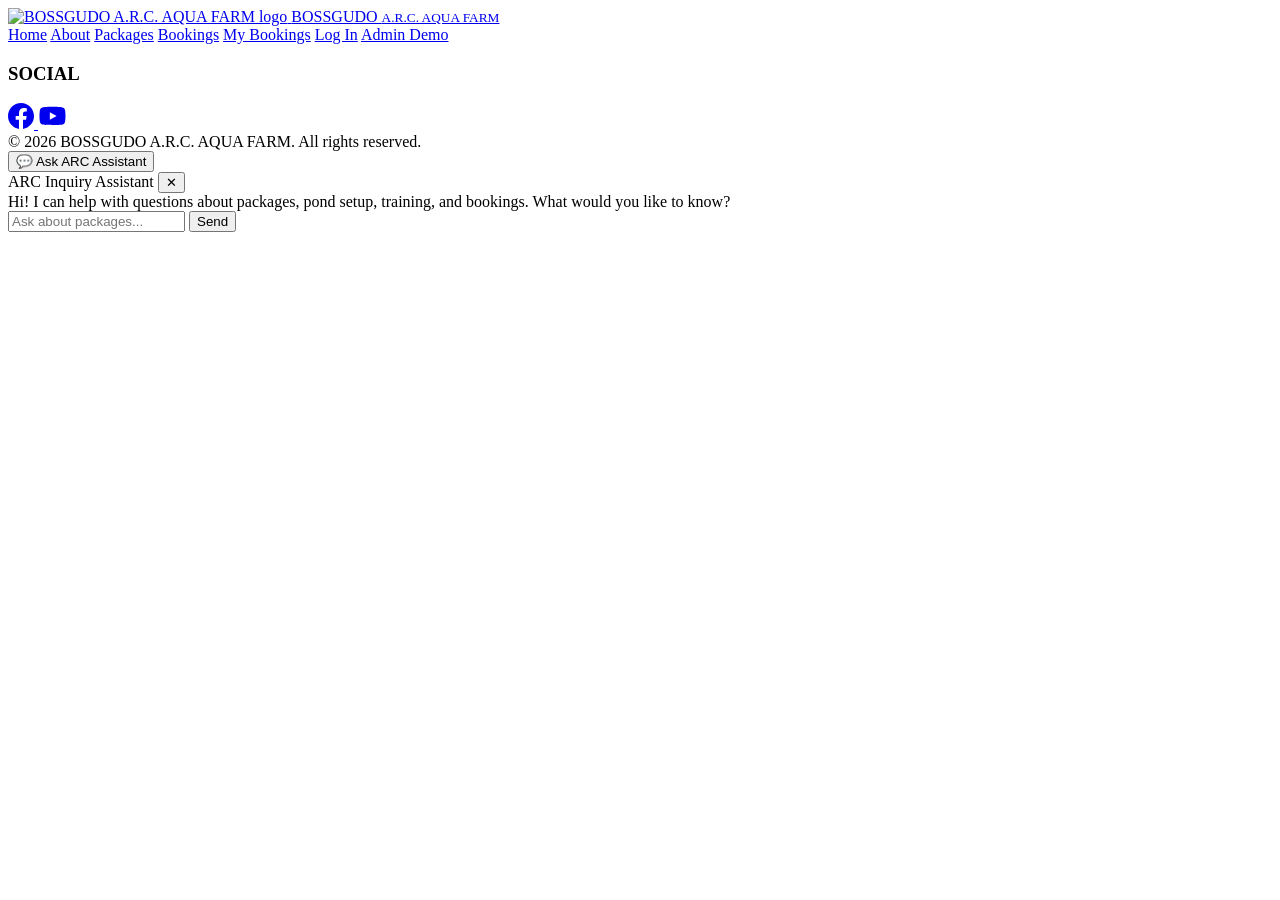
==== index.html @ 5e6c92fe "Add files via upload initial commit" ====
<!doctype html>
<html lang="en">
<head>
  <meta charset="UTF-8" />
  <meta name="viewport" content="width=device-width, initial-scale=1.0" />

  <meta
    name="description"
    content="Explore crayfish farming packages, pond services, and farm visits at BOSSGUDO A.R.C. AQUA FARM."
  />

  <title>Home | BOSSGUDO A.R.C. AQUA FARM</title>

  <link rel="stylesheet" href="style.css" />
  <script src="script.js" defer></script>
</head>

<body data-page="home">

  <header class="topbar">
    <a href="index.html" class="brand">
      <img
        src="pictures/boss-gudo-logo.png"
        alt="BOSSGUDO A.R.C. AQUA FARM logo"
        class="brand-logo"
      />

      <span class="brand-name">
        BOSSGUDO
        <small>A.R.C. AQUA FARM</small>
      </span>
    </a>

    <nav class="nav" id="mainNav" aria-label="Main navigation">
      <a href="index.html" data-page="home" class="active">Home</a>
      <a href="about.html" data-page="about">About</a>
      <a href="packages.html" data-page="packages">Packages</a>
      <a href="booking.html" data-page="booking">Bookings</a>
      <a href="mybookings.html" data-page="mybookings">My Bookings</a>
      <a href="login.html" data-page="login">Log In</a>
      <a href="admin.html" data-page="admin">Admin Demo</a>
    </nav>
  </header>

  <!-- script.js renders the existing homepage here -->
  <main id="app"></main>

  <div id="modalHost"></div>

  <div
    class="toast"
    id="toast"
    role="status"
    aria-live="polite"
  ></div>


<footer class="footer">

<div class="footer-social">
  <h3>SOCIAL</h3>

  <div class="social-links">
    <!-- Facebook -->
    <a
      href="https://www.facebook.com/profile.php?id=61575088857931"
      target="_blank"
      rel="noopener noreferrer"
      aria-label="Visit our Facebook page"
      title="Facebook"
    >
      <svg
        xmlns="http://www.w3.org/2000/svg"
        width="26"
        height="26"
        viewBox="0 0 24 24"
        fill="currentColor"
        aria-hidden="true"
      >
        <path
          d="M24 12.073C24 5.405 18.627 0 12 0S0 5.405 0 12.073c0 6.019 4.388 11.015 10.125 11.927v-8.437H7.078v-3.49h3.047V9.41c0-3.025 1.792-4.697 4.533-4.697 1.312 0 2.686.236 2.686.236v2.97h-1.514c-1.491 0-1.956.93-1.956 1.885v2.269h3.328l-.532 3.49h-2.796V24C19.612 23.088 24 18.092 24 12.073Z"
        />
      </svg>
    </a>

    <!-- YouTube -->
    <a
      href="https://www.youtube.com/"
      target="_blank"
      rel="noopener noreferrer"
      aria-label="Visit our YouTube channel"
      title="YouTube"
    >
      <svg
        xmlns="http://www.w3.org/2000/svg"
        width="29"
        height="26"
        viewBox="0 0 24 24"
        fill="currentColor"
        aria-hidden="true"
      >
        <path
          d="M23.498 6.186a3.016 3.016 0 0 0-2.122-2.136C19.505 3.52 12 3.52 12 3.52s-7.505 0-9.376.53A3.016 3.016 0 0 0 .502 6.186C0 8.063 0 12 0 12s0 3.937.502 5.814a3.016 3.016 0 0 0 2.122 2.136C4.495 20.48 12 20.48 12 20.48s7.505 0 9.376-.53a3.016 3.016 0 0 0 2.122-2.136C24 15.937 24 12 24 12s0-3.937-.502-5.814ZM9.545 15.568V8.432L15.818 12l-6.273 3.568Z"
        />
      </svg>
    </a>
  </div>
</div>


  <aside class="footer-bottom">
    &copy; <span id="footerYear"></span>
    BOSSGUDO A.R.C. AQUA FARM. All rights reserved.
  </aside>
</footer>


  <button
    class="chat-launch"
    id="chatLaunch"
    type="button"
  >
    💬 Ask ARC Assistant
  </button>

  <div class="chat-box" id="chatBox">
    <div class="chat-head">
      ARC Inquiry Assistant

      <button
        class="small"
        id="chatClose"
        type="button"
        aria-label="Close assistant"
      >
        ✕
      </button>
    </div>

    <div class="chat-body" id="chatBody">
      <div class="bubble">
        Hi! I can help with questions about packages, pond setup,
        training, and bookings. What would you like to know?
      </div>
    </div>

    <form class="chat-input" id="chatForm">
      <input
        id="chatText"
        placeholder="Ask about packages..."
        aria-label="Ask a question"
        required
      />
      <button class="primary" type="submit">Send</button>
    </form>
  </div>

  <script>
    document.getElementById("footerYear").textContent =
      new Date().getFullYear();
  </script>

</body>
</html>
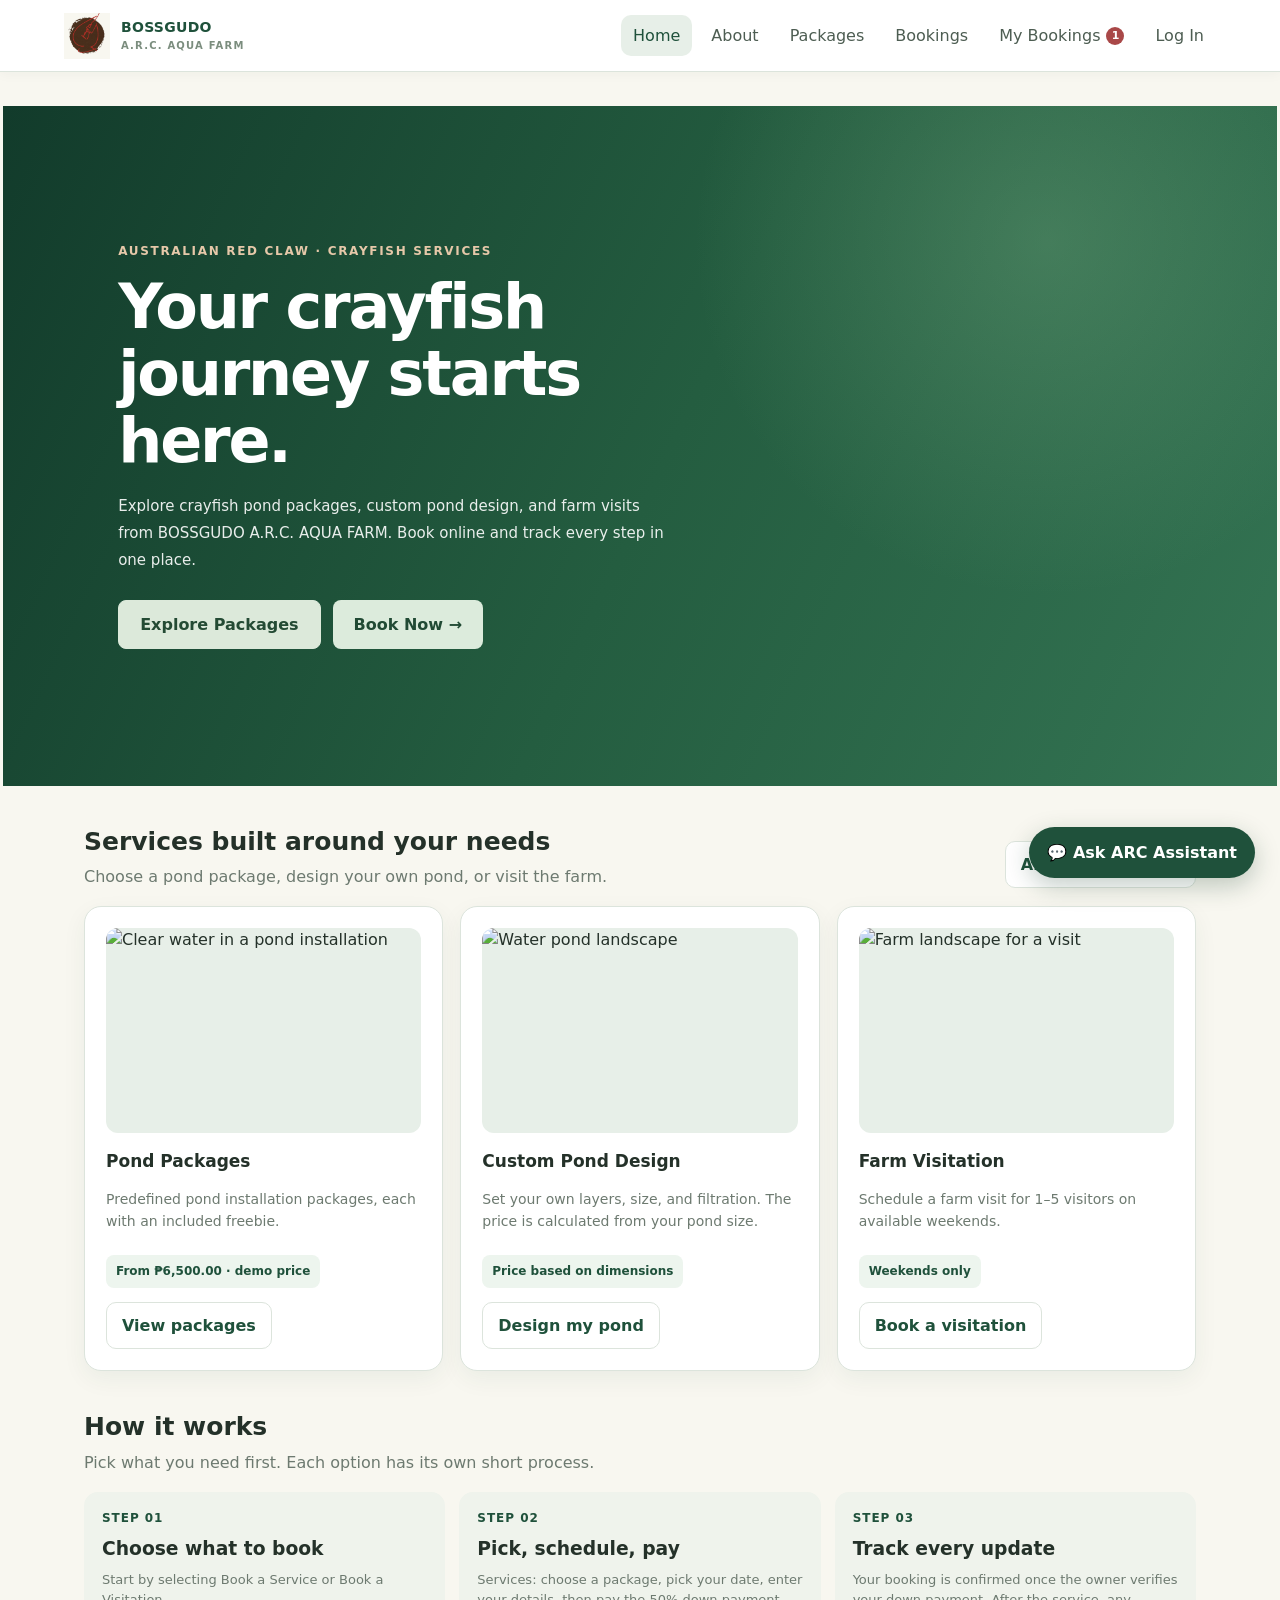
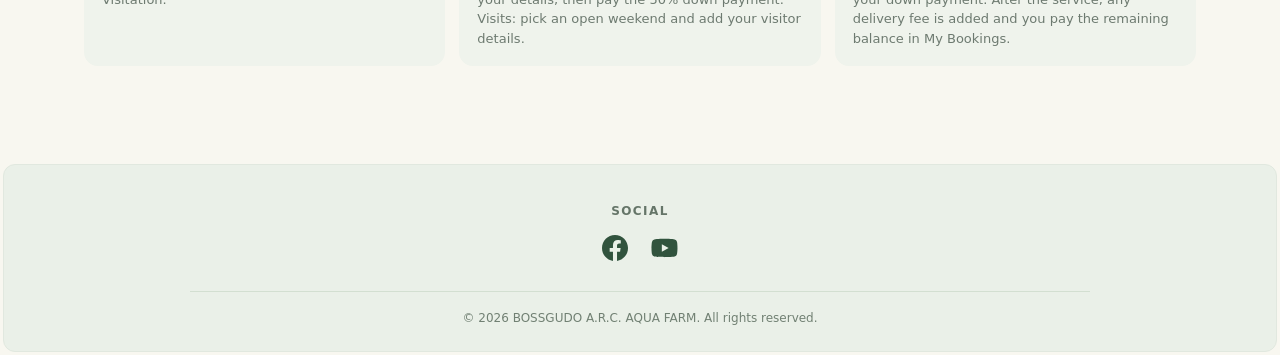
==== commit 9c4a6817: "Improve UI/UX and fix spacing" ====
--- a/index.html
+++ b/index.html
@@ -38,7 +38,6 @@
       <a href="booking.html" data-page="booking">Bookings</a>
       <a href="mybookings.html" data-page="mybookings">My Bookings</a>
       <a href="login.html" data-page="login">Log In</a>
-      <a href="admin.html" data-page="admin">Admin Demo</a>
     </nav>
   </header>
 
--- a/style.css
+++ b/style.css
@@ -0,0 +1,1989 @@
+:root {
+  --green: #1f513b;
+  --green2: #2f7050;
+  --sage: #e7efe8;
+  --cream: #f8f7f0;
+  --ink: #243129;
+  --muted: #6d7a70;
+  --line: #dce4dc;
+  --red: #a94848;
+  --gold: #c78b2d;
+  --white: #fff;
+}
+* {
+  box-sizing: border-box;
+}
+body {
+  margin: 0;
+  background: var(--cream);
+  font-family:
+    Inter,
+    ui-sans-serif,
+    system-ui,
+    -apple-system,
+    BlinkMacSystemFont,
+    "Segoe UI",
+    sans-serif;
+  color: var(--ink);
+}
+button,
+input,
+select,
+textarea {
+  font: inherit;
+}
+button {
+  cursor: pointer;
+  border: 0;
+  border-radius: 10px;
+  padding: 11px 15px;
+  font-weight: 650;
+  transition: 0.15s;
+}
+button:hover {
+  transform: translateY(-1px);
+  filter: brightness(0.97);
+}
+.primary {
+  background: var(--green);
+  color: #fff;
+}
+.secondary {
+  background: #fff;
+  color: var(--green);
+  border: 1px solid var(--line);
+}
+.danger {
+  background: #fff0f0;
+  color: #9c3535;
+  border: 1px solid #f1d1d1;
+}
+.small {
+  padding: 7px 10px;
+  font-size: 12px;
+  border-radius: 8px;
+}
+.topbar {
+  height: 72px;
+  background: #fff;
+  border-bottom: 1px solid var(--line);
+  display: flex;
+  align-items: center;
+  justify-content: space-between;
+  padding: 0 max(5vw, 24px);
+  position: sticky;
+  top: 0;
+  z-index: 5;
+}
+.brand {
+  display: flex;
+  align-items: center;
+  gap: 11px;
+  font-weight: 850;
+  letter-spacing: 0.03em;
+  color: var(--green);
+  font-size: 14px;
+}
+.logo {
+  width: 38px;
+  height: 38px;
+  border-radius: 12px;
+  background: var(--green);
+  color: white;
+  display: grid;
+  place-items: center;
+  font-size: 20px;
+}
+.nav {
+  display: flex;
+  align-items: center;
+  gap: 7px;
+  flex-wrap: wrap;
+}
+.nav a {
+  display: inline-flex;
+  align-items: center;
+  background: transparent;
+  color: #4d5d52;
+  padding: 9px 12px;
+  text-decoration: none;
+  border-radius: 10px;
+}
+.nav a.active {
+  background: var(--sage);
+  color: var(--green);
+}
+main {
+  max-width: 1160px;
+  margin: 0 auto;
+  padding: 34px 24px 70px;
+}
+.hero {
+  background: linear-gradient(115deg, #173f2e, #347453);
+  color: #fff;
+  border-radius: 24px;
+  padding: 55px 48px;
+  display: grid;
+  grid-template-columns: 1.25fr 0.75fr;
+  gap: 28px;
+  align-items: center;
+  overflow: hidden;
+  position: relative;
+}
+.eyebrow {
+  font-size: 12px;
+  text-transform: uppercase;
+  letter-spacing: 0.16em;
+  font-weight: 800;
+  color: #c9e1cf;
+}
+.hero h1 {
+  font-size: clamp(30px, 4vw, 48px);
+  line-height: 1.08;
+  margin: 13px 0 17px;
+  max-width: 600px;
+}
+.hero p {
+  line-height: 1.7;
+  color: #e3eee5;
+  max-width: 560px;
+}
+.hero-actions {
+  display: flex;
+  gap: 10px;
+  flex-wrap: wrap;
+  margin-top: 25px;
+}
+.hero .secondary {
+  background: #ffffff;
+  color: var(--green);
+}
+.pond-art {
+  min-height: 220px;
+  display: grid;
+  place-items: center;
+  position: relative;
+}
+.pond-circle {
+  width: 220px;
+  height: 220px;
+  border-radius: 50%;
+  background: radial-gradient(
+    circle at 35% 30%,
+    #a4c6a7,
+    #5b916b 45%,
+    #174b37 75%
+  );
+  border: 12px solid #e2ebdc;
+  box-shadow: 0 18px 40px #09271966;
+  display: grid;
+  place-items: center;
+  font-size: 90px;
+}
+.float-tag {
+  position: absolute;
+  background: #fff;
+  color: var(--green);
+  padding: 11px 14px;
+  border-radius: 12px;
+  box-shadow: 0 8px 24px #09271930;
+  font-weight: 750;
+  font-size: 12px;
+}
+.tag1 {
+  top: 20px;
+  right: 0;
+}
+.tag2 {
+  bottom: 16px;
+  left: 0;
+}
+.section-head {
+  display: flex;
+  justify-content: space-between;
+  align-items: end;
+  gap: 16px;
+  margin: 38px 0 18px;
+}
+.section-head h2 {
+  margin: 0;
+  font-size: 25px;
+}
+.section-head p {
+  margin: 5px 0 0;
+  color: var(--muted);
+}
+.grid3 {
+  display: grid;
+  grid-template-columns: repeat(3, 1fr);
+  gap: 17px;
+}
+.card {
+  background: #fff;
+  border: 1px solid var(--line);
+  border-radius: 17px;
+  padding: 21px;
+  box-shadow: 0 4px 16px #173f2e08;
+}
+.service-photo {
+  width: 100%;
+  height: 205px;
+  object-fit: cover;
+  object-position: center;
+  border-radius: 12px;
+  display: block;
+  margin: 0 0 16px;
+  background: #e7efe8;
+}
+.service-icon {
+  width: 45px;
+  height: 45px;
+  background: var(--sage);
+  border-radius: 13px;
+  display: grid;
+  place-items: center;
+  font-size: 23px;
+  margin-bottom: 14px;
+}
+.card h3 {
+  margin: 0 0 8px;
+  font-size: 17px;
+}
+.card p {
+  color: var(--muted);
+  font-size: 14px;
+  line-height: 1.6;
+}
+.price-note {
+  font-size: 12px;
+  font-weight: 750;
+  color: var(--green);
+  background: #edf5ee;
+  padding: 8px 10px;
+  border-radius: 8px;
+  display: inline-block;
+  margin: 8px 0 14px;
+}
+.steps {
+  display: grid;
+  grid-template-columns: repeat(3, 1fr);
+  gap: 14px;
+}
+.step-card {
+  padding: 18px;
+  background: #eff3ec;
+  border-radius: 14px;
+}
+.step-num {
+  font-weight: 850;
+  color: var(--green);
+  font-size: 12px;
+  letter-spacing: 0.08em;
+}
+.step-card h3 {
+  margin: 8px 0;
+}
+.step-card p {
+  font-size: 13px;
+  color: var(--muted);
+  margin: 0;
+  line-height: 1.5;
+}
+.footer {
+  padding: 26px;
+  text-align: center;
+  color: var(--muted);
+  border-top: 1px solid var(--line);
+  font-size: 13px;
+}
+.page-title {
+  margin: 4px 0 8px;
+  font-size: 31px;
+}
+.muted {
+  color: var(--muted);
+}
+.breadcrumbs {
+  font-size: 12px;
+  color: var(--muted);
+  margin-bottom: 15px;
+}
+.panel {
+  background: #fff;
+  border: 1px solid var(--line);
+  border-radius: 18px;
+  padding: 23px;
+  margin-top: 18px;
+}
+.wizard-steps {
+  display: grid;
+  grid-template-columns: repeat(4, 1fr);
+  gap: 8px;
+  margin: 24px 0;
+}
+.wizard-step {
+  padding: 13px 10px;
+  border-radius: 11px;
+  background: #edf0eb;
+  color: #718074;
+  font-size: 13px;
+  font-weight: 750;
+  text-align: center;
+}
+.wizard-step.active {
+  background: var(--green);
+  color: #fff;
+}
+.wizard-step.done {
+  background: #dcebdd;
+  color: var(--green);
+}
+.package-grid {
+  display: grid;
+  grid-template-columns: repeat(3, 1fr);
+  gap: 13px;
+}
+.package-photo {
+  width: 100%;
+  height: 245px;
+  object-fit: cover;
+  object-position: center;
+  border-radius: 12px;
+  display: block;
+  margin-bottom: 13px;
+  background: #e7efe8;
+}
+.catalog-photo {
+  width: 100%;
+  max-width: 360px;
+  height: 230px;
+  object-fit: cover;
+  object-position: center;
+  border-radius: 12px;
+  display: block;
+  background: #e7efe8;
+}
+.package {
+  border: 1.5px solid var(--line);
+  border-radius: 14px;
+  padding: 17px;
+  cursor: pointer;
+  background: #fff;
+}
+.package.selected {
+  border-color: var(--green);
+  background: #f1f7f1;
+  box-shadow: 0 0 0 2px #2f70501a;
+}
+.package h3 {
+  font-size: 15px;
+}
+.package .check {
+  float: right;
+  color: var(--green);
+  font-weight: 900;
+}
+.field-grid {
+  display: grid;
+  grid-template-columns: repeat(2, 1fr);
+  gap: 15px;
+}
+.field {
+  display: flex;
+  flex-direction: column;
+  gap: 7px;
+  margin: 11px 0;
+}
+.field label {
+  font-size: 13px;
+  font-weight: 750;
+}
+.field input,
+.field select,
+.field textarea {
+  width: 100%;
+  padding: 12px;
+  border: 1px solid #cfd9d0;
+  border-radius: 9px;
+  background: #fff;
+  color: var(--ink);
+}
+.field textarea {
+  min-height: 80px;
+  resize: vertical;
+}
+.field input:focus,
+.field select:focus,
+.field textarea:focus {
+  outline: 2px solid #b7d4bd;
+  border-color: var(--green);
+}
+.wizard-actions {
+  display: flex;
+  justify-content: space-between;
+  gap: 10px;
+  margin-top: 24px;
+}
+.notice {
+  background: #f0f5ed;
+  border: 1px solid #dce8d9;
+  border-radius: 12px;
+  padding: 13px 15px;
+  color: #385a41;
+  font-size: 13px;
+  line-height: 1.55;
+}
+.calendar-wrap {
+  display: grid;
+  grid-template-columns: 1fr 250px;
+  gap: 22px;
+}
+.calendar {
+  border: 1px solid var(--line);
+  border-radius: 14px;
+  padding: 16px;
+}
+.cal-head {
+  display: flex;
+  justify-content: space-between;
+  align-items: center;
+  margin-bottom: 15px;
+}
+.cal-head button {
+  background: #f0f4ef;
+  color: var(--green);
+  padding: 7px 11px;
+}
+.cal-grid {
+  display: grid;
+  grid-template-columns: repeat(7, 1fr);
+  gap: 5px;
+}
+.cal-dayname {
+  text-align: center;
+  color: var(--muted);
+  font-size: 11px;
+  padding: 8px 0;
+  font-weight: 800;
+}
+.day {
+  min-height: 44px;
+  border-radius: 9px;
+  background: #f2f3ef;
+  color: #a4aaa3;
+  display: grid;
+  place-items: center;
+  font-size: 13px;
+  border: 1px solid transparent;
+}
+.day.available {
+  background: #e5f3e6;
+  color: #235a35;
+  cursor: pointer;
+}
+.day.available:hover {
+  border-color: #4e8a5b;
+}
+.day.unavailable {
+  background: #fae7e7;
+  color: #a43b3b;
+  text-decoration: line-through;
+}
+.day.selected {
+  background: var(--green);
+  color: #fff;
+  border-color: var(--green);
+  font-weight: 800;
+}
+.legend {
+  display: flex;
+  gap: 12px;
+  flex-wrap: wrap;
+  font-size: 11px;
+  color: var(--muted);
+  margin-top: 12px;
+}
+.dot {
+  display: inline-block;
+  width: 8px;
+  height: 8px;
+  border-radius: 50%;
+  margin-right: 5px;
+}
+.summary-line {
+  display: flex;
+  justify-content: space-between;
+  gap: 14px;
+  padding: 11px 0;
+  border-bottom: 1px solid #edf0eb;
+  font-size: 14px;
+}
+.summary-line:last-child {
+  border: 0;
+}
+.status {
+  display: inline-block;
+  border-radius: 999px;
+  padding: 6px 10px;
+  font-size: 11px;
+  font-weight: 850;
+  background: #fff0d8;
+  color: #936019;
+}
+.status.green {
+  background: #e2f3e4;
+  color: #24643b;
+}
+.status.red {
+  background: #fde5e5;
+  color: #a33d3d;
+}
+.status.gray {
+  background: #edf0eb;
+  color: #667367;
+}
+.layout {
+  display: grid;
+  grid-template-columns: 220px 1fr;
+  gap: 20px;
+}
+.sidebar {
+  background: #fff;
+  border: 1px solid var(--line);
+  border-radius: 16px;
+  padding: 14px;
+  height: max-content;
+}
+.sidebar button {
+  width: 100%;
+  text-align: left;
+  background: transparent;
+  color: #526155;
+  margin: 3px 0;
+}
+.sidebar button.active {
+  background: var(--sage);
+  color: var(--green);
+}
+.stat-grid {
+  display: grid;
+  grid-template-columns: repeat(3, 1fr);
+  gap: 12px;
+}
+.stat {
+  padding: 18px;
+  border: 1px solid var(--line);
+  border-radius: 14px;
+  background: #fff;
+}
+.stat .label {
+  font-size: 12px;
+  color: var(--muted);
+}
+.stat .value {
+  font-size: 28px;
+  font-weight: 850;
+  margin-top: 8px;
+  color: var(--green);
+}
+table {
+  border-collapse: collapse;
+  width: 100%;
+  font-size: 13px;
+}
+th,
+td {
+  text-align: left;
+  padding: 13px 11px;
+  border-bottom: 1px solid #edf0eb;
+}
+th {
+  color: var(--muted);
+  font-size: 11px;
+  text-transform: uppercase;
+  letter-spacing: 0.05em;
+  background: #f8faf7;
+}
+td .actions {
+  display: flex;
+  gap: 5px;
+  flex-wrap: wrap;
+}
+.table-wrap {
+  overflow: auto;
+  border: 1px solid var(--line);
+  border-radius: 12px;
+  margin-top: 16px;
+}
+.chat-launch {
+  position: fixed;
+  right: 25px;
+  bottom: 22px;
+  z-index: 10;
+  border-radius: 999px;
+  box-shadow: 0 8px 24px #123a2840;
+  padding: 14px 18px;
+  background: var(--green);
+  color: #fff;
+}
+.chat-box {
+  position: fixed;
+  right: 25px;
+  bottom: 86px;
+  width: min(350px, calc(100vw - 30px));
+  background: #fff;
+  border: 1px solid var(--line);
+  border-radius: 18px;
+  box-shadow: 0 15px 50px #183b2830;
+  z-index: 11;
+  overflow: hidden;
+  display: none;
+}
+.chat-head {
+  background: var(--green);
+  color: #fff;
+  padding: 15px;
+  font-weight: 800;
+  display: flex;
+  justify-content: space-between;
+}
+.chat-body {
+  padding: 14px;
+  height: 270px;
+  overflow: auto;
+  background: #f8faf7;
+}
+.bubble {
+  padding: 10px 12px;
+  border-radius: 12px;
+  margin: 7px 0;
+  max-width: 88%;
+  font-size: 13px;
+  line-height: 1.5;
+  background: #e8f0e8;
+}
+.bubble.user {
+  margin-left: auto;
+  background: #1f513b;
+  color: #fff;
+}
+.chat-input {
+  display: flex;
+  padding: 10px;
+  gap: 7px;
+  border-top: 1px solid var(--line);
+}
+.chat-input input {
+  min-width: 0;
+  flex: 1;
+  padding: 10px;
+  border: 1px solid var(--line);
+  border-radius: 8px;
+}
+.chat-input button {
+  padding: 9px 12px;
+}
+.auth-card {
+  max-width: 480px;
+  margin: 15px auto;
+}
+.auth-card .field {
+  margin: 15px 0;
+}
+.auth-card .primary {
+  width: 100%;
+  margin-top: 8px;
+}
+.empty {
+  text-align: center;
+  padding: 36px 18px;
+  color: var(--muted);
+}
+.pill-row {
+  display: flex;
+  gap: 8px;
+  flex-wrap: wrap;
+}
+.pill {
+  border: 1px solid var(--line);
+  border-radius: 999px;
+  padding: 7px 11px;
+  font-size: 12px;
+  background: #fff;
+}
+.hidden {
+  display: none !important;
+}
+.success {
+  text-align: center;
+  padding: 28px;
+}
+.success .bigcheck {
+  font-size: 48px;
+  color: var(--green);
+}
+.admin-header {
+  display: flex;
+  justify-content: space-between;
+  align-items: center;
+  gap: 12px;
+  flex-wrap: wrap;
+}
+.callout {
+  background: #fff8e9;
+  border: 1px solid #f0dfb9;
+  color: #795c22;
+  padding: 13px;
+  border-radius: 11px;
+  font-size: 13px;
+  line-height: 1.5;
+}
+@media (max-width: 800px) {
+  .topbar {
+    height: auto;
+    min-height: 70px;
+    align-items: flex-start;
+    padding: 15px 18px;
+    gap: 10px;
+    flex-direction: column;
+  }
+  .nav {
+    width: 100%;
+  }
+  .nav a {
+    padding: 8px;
+  }
+  .hero {
+    grid-template-columns: 1fr;
+    padding: 32px 24px;
+  }
+  .pond-art {
+    min-height: 160px;
+  }
+  .pond-circle {
+    width: 150px;
+    height: 150px;
+    font-size: 62px;
+  }
+  .grid3,
+  .steps,
+  .package-grid {
+    grid-template-columns: 1fr;
+  }
+  .calendar-wrap,
+  .layout {
+    grid-template-columns: 1fr;
+  }
+  .sidebar {
+    display: flex;
+    overflow: auto;
+  }
+  .sidebar button {
+    white-space: nowrap;
+    width: auto;
+  }
+  .stat-grid {
+    grid-template-columns: 1fr;
+  }
+  .field-grid {
+    grid-template-columns: 1fr;
+  }
+  main {
+    padding: 25px 15px 60px;
+  }
+  .wizard-step {
+    font-size: 11px;
+    padding: 10px 3px;
+  }
+  .hero h1 {
+    font-size: 34px;
+  }
+  .section-head {
+    align-items: start;
+    flex-direction: column;
+  }
+}
+@media (max-width: 700px) {
+  .package-photo {
+    height: 210px;
+  }
+  .catalog-photo {
+    height: 200px;
+    max-width: 100%;
+  }
+}
+
+/* Responsive layout refinements for desktop, tablet, and mobile */
+img,
+svg,
+video {
+  max-width: 100%;
+}
+button,
+input,
+select,
+textarea {
+  max-width: 100%;
+}
+main,
+.panel,
+.card,
+.package {
+  min-width: 0;
+}
+.grid3,
+.package-grid,
+.steps,
+.stat-grid,
+.field-grid,
+.calendar-wrap,
+.layout {
+  min-width: 0;
+}
+.table-wrap {
+  max-width: 100%;
+  -webkit-overflow-scrolling: touch;
+}
+.table-wrap table {
+  min-width: 680px;
+}
+@media (max-width: 1024px) {
+  main {
+    max-width: 100%;
+    padding-left: 22px;
+    padding-right: 22px;
+  }
+  .grid3,
+  .package-grid {
+    grid-template-columns: repeat(2, minmax(0, 1fr));
+  }
+  .layout {
+    grid-template-columns: 190px minmax(0, 1fr);
+  }
+  .calendar-wrap {
+    grid-template-columns: minmax(0, 1fr) 220px;
+  }
+  .hero {
+    padding: 40px 32px;
+    gap: 18px;
+  }
+  .catalog-photo {
+    max-width: 100%;
+  }
+}
+@media (max-width: 800px) {
+  .topbar {
+    position: relative;
+    align-items: stretch;
+    padding: 14px 16px;
+    gap: 12px;
+  }
+  .brand {
+    font-size: 12px;
+    line-height: 1.35;
+  }
+  .nav {
+    display: grid;
+    grid-template-columns: repeat(3, minmax(0, 1fr));
+    gap: 5px;
+  }
+  .nav a {
+    padding: 9px 6px;
+    font-size: 12px;
+    white-space: normal;
+  }
+  .hero {
+    grid-template-columns: minmax(0, 1fr);
+    padding: 30px 22px;
+  }
+  .pond-art {
+    min-height: 150px;
+  }
+  .grid3,
+  .package-grid,
+  .steps,
+  .stat-grid,
+  .field-grid {
+    grid-template-columns: repeat(2, minmax(0, 1fr));
+  }
+  .layout,
+  .calendar-wrap {
+    grid-template-columns: minmax(0, 1fr);
+  }
+  .sidebar {
+    display: flex;
+    gap: 4px;
+    overflow-x: auto;
+    white-space: nowrap;
+  }
+  .sidebar button {
+    flex: 0 0 auto;
+    width: auto;
+  }
+  .calendar-wrap > div {
+    min-width: 0;
+  }
+  .wizard-steps {
+    grid-template-columns: repeat(4, minmax(0, 1fr));
+    gap: 5px;
+  }
+  .wizard-step {
+    font-size: 11px;
+    padding: 10px 4px;
+  }
+  .panel {
+    padding: 18px;
+  }
+  .section-head {
+    align-items: flex-start;
+    flex-direction: column;
+  }
+}
+@media (max-width: 540px) {
+  main {
+    padding: 20px 12px 54px;
+  }
+  .topbar {
+    padding: 12px;
+  }
+  .brand {
+    align-items: flex-start;
+    font-size: 11px;
+  }
+  .logo {
+    flex: 0 0 34px;
+    width: 34px;
+    height: 34px;
+  }
+  .nav {
+    grid-template-columns: repeat(2, minmax(0, 1fr));
+  }
+  .nav a {
+    text-align: center;
+    font-size: 12px;
+  }
+  .page-title {
+    font-size: 26px;
+    line-height: 1.2;
+  }
+  .hero {
+    border-radius: 17px;
+    padding: 25px 17px;
+  }
+  .hero h1 {
+    font-size: clamp(27px, 8vw, 34px);
+  }
+  .pond-circle {
+    width: 125px;
+    height: 125px;
+    font-size: 52px;
+    border-width: 8px;
+  }
+  .float-tag {
+    font-size: 10px;
+    padding: 8px 9px;
+  }
+  .grid3,
+  .package-grid,
+  .steps,
+  .stat-grid,
+  .field-grid {
+    grid-template-columns: minmax(0, 1fr);
+  }
+  .card,
+  .package {
+    padding: 15px;
+  }
+  .package-photo {
+    height: 190px;
+  }
+  .service-photo {
+    height: 180px;
+  }
+  .catalog-photo {
+    height: 180px;
+  }
+  .panel {
+    padding: 14px;
+    border-radius: 14px;
+  }
+  .wizard-steps {
+    grid-template-columns: repeat(2, minmax(0, 1fr));
+  }
+  .wizard-step {
+    font-size: 12px;
+  }
+  .wizard-actions {
+    flex-direction: column-reverse;
+  }
+  .wizard-actions button {
+    width: 100%;
+  }
+  .admin-header {
+    align-items: flex-start;
+  }
+  .summary-line {
+    gap: 10px;
+    font-size: 13px;
+    align-items: flex-start;
+  }
+  .summary-line > strong {
+    text-align: right;
+    overflow-wrap: anywhere;
+    max-width: 62%;
+  }
+  .cal-grid {
+    gap: 3px;
+  }
+  .day {
+    min-height: 36px;
+    font-size: 12px;
+  }
+  .calendar {
+    padding: 10px;
+  }
+  .chat-launch {
+    right: 12px;
+    bottom: 12px;
+    padding: 12px 14px;
+  }
+  .table-wrap table {
+    min-width: 720px;
+  }
+}
+
+@media (max-width: 520px) {
+  .topbar {
+    padding: 12px;
+  }
+  .brand {
+    font-size: 12px;
+    gap: 7px;
+  }
+  .nav {
+    display: grid;
+    grid-template-columns: repeat(2, minmax(0, 1fr));
+  }
+  .nav a {
+    width: 100%;
+    text-align: center;
+  }
+  main {
+    padding: 18px 10px 48px;
+  }
+  .panel,
+  .card {
+    padding: 15px;
+    border-radius: 14px;
+  }
+  .wizard-steps {
+    grid-template-columns: repeat(2, minmax(0, 1fr));
+  }
+  .wizard-actions {
+    flex-direction: column-reverse;
+  }
+  .wizard-actions button {
+    width: 100%;
+  }
+  .cal-grid {
+    gap: 3px;
+  }
+  .day {
+    min-height: 36px;
+    font-size: 12px;
+    border-radius: 6px;
+  }
+  .cal-dayname {
+    font-size: 10px;
+  }
+  .summary-line {
+    align-items: flex-start;
+    font-size: 13px;
+  }
+  .summary-line strong {
+    text-align: right;
+    overflow-wrap: anywhere;
+  }
+  .chat-launch {
+    right: 12px;
+    bottom: 12px;
+    padding: 11px 14px;
+  }
+  .chat-box {
+    right: 10px;
+    bottom: 70px;
+    width: calc(100vw - 20px);
+  }
+}
+/* Booking type chooser, service and visitation flows */
+.choice-grid {
+  display: grid;
+  grid-template-columns: repeat(2, minmax(0, 1fr));
+  gap: 17px;
+  margin-top: 20px;
+}
+.choice {
+  display: flex;
+  flex-direction: column;
+  align-items: flex-start;
+  padding: 26px;
+}
+.choice .service-icon {
+  width: 52px;
+  height: 52px;
+  font-size: 26px;
+}
+.choice h3 {
+  font-size: 21px;
+}
+.choice p {
+  flex: 1;
+  margin: 0 0 20px;
+}
+.pay-grid {
+  display: grid;
+  grid-template-columns: repeat(2, minmax(0, 1fr));
+  gap: 17px;
+  margin-top: 20px;
+  align-items: start;
+}
+.review-grid {
+  display: grid;
+  grid-template-columns: minmax(0, 320px) minmax(0, 1fr);
+  gap: 22px;
+  align-items: start;
+  margin-top: 18px;
+}
+.review-grid .package-photo {
+  height: 220px;
+  margin-bottom: 0;
+}
+.check-row {
+  display: flex;
+  gap: 10px;
+  align-items: flex-start;
+  margin-top: 14px;
+  font-size: 14px;
+  font-weight: 650;
+  cursor: pointer;
+}
+.check-row input {
+  width: 18px;
+  height: 18px;
+  margin-top: 2px;
+  flex: 0 0 auto;
+}
+.day[role="button"]:focus-visible,
+button:focus-visible,
+.package:focus-visible,
+input:focus-visible,
+select:focus-visible {
+  outline: 2px solid var(--green2);
+  outline-offset: 2px;
+}
+.wizard-steps {
+  grid-template-columns: repeat(var(--n, 4), minmax(0, 1fr));
+}
+@media (max-width: 700px) {
+  .choice-grid,
+  .pay-grid,
+  .review-grid {
+    grid-template-columns: minmax(0, 1fr);
+  }
+  .wizard-step {
+    font-size: 11px;
+    padding: 10px 3px;
+  }
+}
+@media (prefers-reduced-motion: reduce) {
+  button {
+    transition: none;
+  }
+  button:hover {
+    transform: none;
+  }
+}
+
+/* ===== v3 additions: lifecycle tracker, modals, package catalog, admin organisation ===== */
+.nav .badge {
+  display: inline-block;
+  min-width: 18px;
+  height: 18px;
+  line-height: 18px;
+  padding: 0 5px;
+  margin-left: 6px;
+  border-radius: 999px;
+  background: var(--red);
+  color: #fff;
+  font-size: 11px;
+  font-weight: 800;
+  text-align: center;
+  vertical-align: middle;
+}
+.toast {
+  position: fixed;
+  left: 50%;
+  bottom: 24px;
+  transform: translate(-50%, 20px);
+  background: #173f2e;
+  color: #fff;
+  padding: 12px 18px;
+  border-radius: 12px;
+  opacity: 0;
+  pointer-events: none;
+  transition: 0.25s;
+  z-index: 60;
+  max-width: calc(100vw - 30px);
+  font-size: 14px;
+  line-height: 1.4;
+  box-shadow: 0 12px 32px #0a1d1455;
+  text-align: center;
+}
+.toast.show {
+  opacity: 1;
+  transform: translate(-50%, 0);
+}
+.modal-backdrop {
+  position: fixed;
+  inset: 0;
+  background: #10241a8c;
+  z-index: 50;
+  display: flex;
+  align-items: flex-start;
+  justify-content: center;
+  padding: 4vh 14px;
+  overflow: auto;
+}
+.modal {
+  background: #fff;
+  border-radius: 18px;
+  width: min(560px, 100%);
+  box-shadow: 0 30px 80px #0a1d1466;
+  overflow: hidden;
+  margin: auto;
+}
+.modal.wide {
+  width: min(820px, 100%);
+}
+.modal-head {
+  display: flex;
+  justify-content: space-between;
+  align-items: flex-start;
+  gap: 12px;
+  padding: 18px 22px;
+  border-bottom: 1px solid var(--line);
+  background: #fbfcfa;
+}
+.modal-head h3 {
+  margin: 0;
+  font-size: 19px;
+}
+.modal-body {
+  padding: 20px 22px;
+  max-height: 68vh;
+  overflow: auto;
+}
+.modal-foot {
+  display: flex;
+  justify-content: flex-end;
+  gap: 8px;
+  padding: 14px 22px;
+  border-top: 1px solid var(--line);
+  background: #fbfcfa;
+  flex-wrap: wrap;
+}
+.modal-body h4 {
+  font-size: 13px;
+  text-transform: uppercase;
+  letter-spacing: 0.06em;
+  color: var(--muted);
+}
+.tracker {
+  display: grid;
+  grid-template-columns: repeat(5, minmax(0, 1fr));
+  gap: 6px;
+  margin: 16px 0 8px;
+}
+.t-step {
+  position: relative;
+  text-align: center;
+  font-size: 11px;
+  font-weight: 700;
+  color: #8a978c;
+  line-height: 1.3;
+}
+.t-step .t-dot {
+  width: 26px;
+  height: 26px;
+  border-radius: 50%;
+  margin: 0 auto 6px;
+  display: grid;
+  place-items: center;
+  background: #e8ece6;
+  color: #8a978c;
+  font-size: 12px;
+  position: relative;
+  z-index: 1;
+}
+.t-step::before {
+  content: "";
+  position: absolute;
+  top: 12px;
+  left: -50%;
+  width: 100%;
+  height: 3px;
+  background: #e3e9e1;
+}
+.t-step:first-child::before {
+  display: none;
+}
+.t-step.done .t-dot {
+  background: var(--green);
+  color: #fff;
+}
+.t-step.done,
+.t-step.current {
+  color: var(--green);
+}
+.t-step.done::before,
+.t-step.current::before {
+  background: var(--green);
+}
+.t-step.current .t-dot {
+  background: #fff;
+  border: 3px solid var(--green);
+  color: var(--green);
+}
+.timeline {
+  list-style: none;
+  margin: 10px 0 0;
+  padding: 0;
+}
+.timeline li {
+  position: relative;
+  padding: 0 0 14px 22px;
+  font-size: 13px;
+  line-height: 1.5;
+}
+.timeline li::before {
+  content: "";
+  position: absolute;
+  left: 4px;
+  top: 5px;
+  width: 9px;
+  height: 9px;
+  border-radius: 50%;
+  background: var(--green2);
+}
+.timeline li::after {
+  content: "";
+  position: absolute;
+  left: 8px;
+  top: 16px;
+  bottom: -2px;
+  width: 1px;
+  background: #d5ded5;
+}
+.timeline li:last-child::after {
+  display: none;
+}
+.timeline .when {
+  display: block;
+  color: var(--muted);
+  font-size: 11px;
+}
+.tag-new {
+  background: var(--gold);
+  color: #fff;
+  border-radius: 6px;
+  padding: 1px 6px;
+  font-size: 10px;
+  font-weight: 800;
+  margin-left: 6px;
+  vertical-align: middle;
+}
+.pkg-grid {
+  display: grid;
+  grid-template-columns: repeat(auto-fill, minmax(270px, 1fr));
+  gap: 20px;
+  align-items: stretch;
+}
+.pkg-card {
+  display: flex;
+  flex-direction: column;
+  background: #fff;
+  border: 1.5px solid var(--line);
+  border-radius: 18px;
+  overflow: hidden;
+  box-shadow: 0 4px 16px #173f2e08;
+  transition: 0.15s;
+  position: relative;
+  text-align: left;
+}
+.pkg-card:hover {
+  box-shadow: 0 10px 28px #173f2e18;
+  transform: translateY(-2px);
+}
+.pkg-card[role="button"] {
+  cursor: pointer;
+}
+.pkg-card.selected {
+  border-color: var(--green);
+  box-shadow: 0 0 0 3px #2f705026;
+}
+.pkg-card.is-hidden {
+  opacity: 0.72;
+  border-style: dashed;
+}
+.pkg-media {
+  position: relative;
+  height: 190px;
+  background: linear-gradient(135deg, #cfe3d1, #7fae8a);
+  overflow: hidden;
+}
+.pkg-media img {
+  width: 100%;
+  height: 100%;
+  object-fit: cover;
+  display: block;
+}
+.pkg-card.custom .pkg-media {
+  background: linear-gradient(135deg, #173f2e, #347453);
+  display: grid;
+  place-items: center;
+  color: #fff;
+  font-size: 64px;
+}
+.pkg-badge {
+  position: absolute;
+  top: 12px;
+  left: 12px;
+  background: var(--gold);
+  color: #fff;
+  font-size: 11px;
+  font-weight: 800;
+  padding: 5px 9px;
+  border-radius: 999px;
+  letter-spacing: 0.04em;
+  box-shadow: 0 4px 10px #0003;
+}
+.pkg-badge.hidden-b {
+  background: #6d7a70;
+}
+.pkg-tick {
+  position: absolute;
+  top: 10px;
+  right: 10px;
+  width: 30px;
+  height: 30px;
+  border-radius: 50%;
+  background: #fff;
+  color: var(--green);
+  display: grid;
+  place-items: center;
+  font-weight: 900;
+  box-shadow: 0 4px 12px #0003;
+}
+.pkg-body {
+  padding: 18px;
+  display: flex;
+  flex-direction: column;
+  gap: 11px;
+  flex: 1;
+}
+.pkg-body h3 {
+  margin: 0;
+  font-size: 18px;
+}
+.pkg-body p {
+  margin: 0;
+  color: var(--muted);
+  font-size: 13.5px;
+  line-height: 1.55;
+}
+.chips {
+  display: flex;
+  gap: 6px;
+  flex-wrap: wrap;
+}
+.chip {
+  background: var(--sage);
+  color: var(--green);
+  font-size: 12px;
+  font-weight: 700;
+  padding: 5px 10px;
+  border-radius: 999px;
+}
+.freebie {
+  display: flex;
+  gap: 9px;
+  align-items: flex-start;
+  background: #fff8e9;
+  border: 1px dashed #e4cb8c;
+  color: #7a5a1d;
+  border-radius: 12px;
+  padding: 10px 12px;
+  font-size: 12.5px;
+  line-height: 1.4;
+}
+.pkg-foot {
+  margin-top: auto;
+  display: flex;
+  align-items: center;
+  justify-content: space-between;
+  gap: 10px;
+  padding-top: 12px;
+  border-top: 1px solid #eef1ec;
+}
+.price-big {
+  font-size: 22px;
+  font-weight: 850;
+  color: var(--green);
+  line-height: 1.1;
+}
+.price-big small {
+  display: block;
+  font-size: 11px;
+  font-weight: 650;
+  color: var(--muted);
+  margin-bottom: 2px;
+}
+.pkg-actions {
+  display: grid;
+  grid-template-columns: repeat(2, minmax(0, 1fr));
+  gap: 6px;
+}
+.sidebar .group {
+  font-size: 10.5px;
+  letter-spacing: 0.12em;
+  text-transform: uppercase;
+  color: #8a978c;
+  font-weight: 800;
+  margin: 16px 8px 4px;
+}
+.sidebar .group:first-child {
+  margin-top: 4px;
+}
+.sidebar button .count {
+  float: right;
+  background: var(--red);
+  color: #fff;
+  border-radius: 999px;
+  padding: 1px 7px;
+  font-size: 11px;
+  font-weight: 800;
+}
+.toolbar {
+  display: flex;
+  gap: 10px;
+  flex-wrap: wrap;
+  align-items: center;
+  justify-content: space-between;
+  margin: 14px 0;
+}
+.toolbar input[type="search"] {
+  padding: 9px 12px;
+  border: 1px solid #cfd9d0;
+  border-radius: 9px;
+  min-width: 200px;
+  flex: 1;
+  max-width: 340px;
+}
+.filters {
+  display: flex;
+  gap: 6px;
+  flex-wrap: wrap;
+}
+.filters button {
+  padding: 7px 12px;
+  font-size: 12px;
+  border-radius: 999px;
+  background: #fff;
+  color: #4d5d52;
+  border: 1px solid var(--line);
+}
+.filters button.active {
+  background: var(--green);
+  color: #fff;
+  border-color: var(--green);
+}
+.todo {
+  display: flex;
+  justify-content: space-between;
+  align-items: center;
+  gap: 12px;
+  padding: 12px 14px;
+  border: 1px solid var(--line);
+  border-radius: 12px;
+  background: #fff;
+  margin-top: 8px;
+}
+.todo .muted {
+  font-size: 12px;
+  margin-top: 2px;
+}
+.mini-actions {
+  display: flex;
+  gap: 5px;
+  flex-wrap: wrap;
+}
+.status + .status {
+  margin-top: 5px;
+}
+@media (max-width: 800px) {
+  .sidebar .group {
+    display: none;
+  }
+  .todo {
+    flex-direction: column;
+    align-items: flex-start;
+  }
+  .tracker {
+    gap: 2px;
+  }
+  .t-step {
+    font-size: 10px;
+  }
+}
+.nav a:focus-visible {
+  outline: 2px solid var(--green2);
+  outline-offset: 2px;
+}
+
+
+/* =========================================================
+   BOSSGUDO homepage refinement
+   Keeps the existing JS-rendered hero and removes its artwork.
+   ========================================================= */
+
+/* Use the real logo image in the navigation/footer. */
+.brand {
+  text-decoration: none;
+  flex-shrink: 0;
+}
+.brand-logo {
+  display: block;
+  width: 46px;
+  height: 46px;
+  object-fit: contain;
+  flex: 0 0 auto;
+}
+.brand-name {
+  display: block;
+  line-height: 1.25;
+  color: var(--green);
+  font-weight: 800;
+  letter-spacing: 0.02em;
+}
+.brand-name small {
+  display: block;
+  margin-top: 4px;
+  color: #7b8d7e;
+  font-size: 10px;
+  font-weight: 600;
+  letter-spacing: 0.12em;
+}
+
+/* One wide, photo-based hero. The existing script.js supplies its text/buttons. */
+body[data-page="home"] #app > .hero {
+  width: calc(100vw - 6px);
+  max-width: none;
+  min-height: min(680px, calc(100vh - 72px));
+  margin: 0 0 36px;
+  position: relative;
+  left: 50%;
+  transform: translateX(-50%);
+  display: flex;
+  align-items: center;
+  padding: clamp(42px, 7vw, 92px) clamp(24px, 9vw, 140px);
+  border-radius: 0;
+  background:
+    radial-gradient(circle at 82% 20%, rgba(123, 174, 133, 0.32), transparent 30%),
+    linear-gradient(115deg, #123b2b 0%, #245d40 52%, #347453 100%);
+  box-shadow: none;
+  overflow: hidden;
+}
+
+body[data-page="home"] #app > .hero > :first-child {
+  width: min(620px, 100%);
+  max-width: 620px;
+  position: relative;
+  z-index: 1;
+}
+
+/* Remove the decorative circle, emoji crayfish and floating labels. */
+body[data-page="home"] #app > .hero .pond-art,
+body[data-page="home"] #app > .hero .pond-circle,
+body[data-page="home"] #app > .hero .float-tag {
+  display: none !important;
+}
+
+body[data-page="home"] #app > .hero .eyebrow {
+  color: #e6c8a9;
+  letter-spacing: 0.14em;
+}
+
+body[data-page="home"] #app > .hero h1 {
+  max-width: 650px;
+  margin: 14px 0 18px;
+  color: #fff;
+  font-size: clamp(38px, 5vw, 62px);
+  line-height: 1.08;
+  letter-spacing: -0.035em;
+}
+
+body[data-page="home"] #app > .hero p {
+  max-width: 550px;
+  color: rgba(255, 255, 255, 0.9);
+  font-size: 15px;
+  line-height: 1.8;
+}
+
+body[data-page="home"] #app > .hero .hero-actions {
+  margin-top: 26px;
+  gap: 12px;
+}
+
+body[data-page="home"] #app > .hero .primary,
+body[data-page="home"] #app > .hero .secondary {
+  min-height: 46px;
+  padding: 12px 21px;
+  border-radius: 8px;
+  font-weight: 700;
+}
+
+body[data-page="home"] #app > .hero .primary {
+  background: #fff;
+  color: #244b34;
+}
+
+body[data-page="home"] #app > .hero .secondary {
+  background: #dce9da;
+  border-color: #dce9da;
+  color: #244b34;
+}
+
+body[data-page="home"] #app > .hero .primary:hover,
+body[data-page="home"] #app > .hero .secondary:hover {
+  background: #f0f5ed;
+  color: #173f2e;
+}
+
+/* Keep the rest of the homepage content neatly aligned below the hero. */
+body[data-page="home"] #app > .section-head,
+body[data-page="home"] #app > .grid3,
+body[data-page="home"] #app > .steps,
+body[data-page="home"] #app > .panel {
+  max-width: 1160px;
+  margin-left: auto;
+  margin-right: auto;
+}
+
+/* Soft, centered footer that matches the farm's sage-and-cream palette. */
+.footer {
+  display: flex;
+  flex-direction: column;
+  align-items: center;
+  justify-content: center;
+  gap: 22px;
+  margin: 28px 3px 3px;
+  padding: 38px 24px 24px;
+  border: 1px solid #e1e8df;
+  border-radius: 12px;
+  background: #eaf0e8;
+  color: #263b2d;
+  text-align: center;
+}
+.footer-brand {
+  display: flex;
+  flex-direction: column;
+  align-items: center;
+  gap: 12px;
+}
+.footer-logo {
+  display: block;
+  width: 58px;
+  height: 58px;
+  object-fit: contain;
+}
+.footer-brand p {
+  margin: 0;
+  color: #263b2d;
+  font-size: 15px;
+  line-height: 1.7;
+}
+.footer-brand p span {
+  color: #657568;
+  font-size: 14px;
+}
+/* Optional horizontal footer navigation, matching the supplied example. */
+.footer-nav {
+  display: flex;
+  align-items: center;
+  justify-content: center;
+  flex-wrap: wrap;
+  gap: 22px;
+}
+.footer-nav a {
+  color: #405b47;
+  font-size: 13px;
+  text-decoration: none;
+  transition: color 0.2s ease;
+}
+.footer-nav a:hover {
+  color: #a64d36;
+}
+.footer-social h3 {
+  margin: 0 0 14px;
+  color: #657568;
+  font-size: 12px;
+  font-weight: 750;
+  letter-spacing: 0.12em;
+}
+.social-links {
+  display: flex;
+  align-items: center;
+  justify-content: center;
+  flex-wrap: wrap;
+  gap: 22px;
+}
+.social-links a {
+  color: #31533d;
+  font-size: 13px;
+  text-decoration: none;
+  transition: color 0.2s ease;
+}
+.social-links a:hover {
+  color: #a64d36;
+}
+.footer-bottom {
+  width: min(100%, 900px);
+  margin-top: 2px;
+  padding-top: 18px;
+  border-top: 1px solid #d3dfd1;
+  color: #718073;
+  font-size: 12px;
+}
+
+/* Shared visual refinements */
+body {
+  min-height: 100vh;
+  line-height: 1.45;
+}
+.topbar {
+  padding-left: clamp(16px, 5vw, 72px);
+  padding-right: clamp(16px, 5vw, 72px);
+  box-shadow: 0 2px 12px rgba(24, 59, 40, 0.04);
+}
+.nav a {
+  transition: background 0.15s ease, color 0.15s ease, transform 0.15s ease;
+}
+.nav a:hover {
+  background: #f1f5f0;
+  color: var(--green);
+}
+.card,
+.panel,
+.package,
+.pkg-card,
+.stat {
+  box-shadow: 0 8px 24px rgba(23, 63, 46, 0.06);
+}
+.card,
+.panel,
+.package,
+.pkg-card,
+.stat,
+.sidebar,
+.calendar {
+  transition: border-color 0.15s ease, box-shadow 0.15s ease;
+}
+button:active {
+  transform: translateY(0);
+}
+button:disabled {
+  cursor: not-allowed;
+  opacity: 0.55;
+  transform: none;
+}
+.footer > strong {
+  color: var(--green);
+  letter-spacing: 0.03em;
+}
+.footer > span {
+  max-width: 520px;
+  color: #526155;
+}
+.footer > small {
+  color: var(--muted);
+}
+.chat-launch {
+  transition: transform 0.15s ease, box-shadow 0.15s ease, background 0.15s ease;
+}
+.chat-launch:hover {
+  background: var(--green2);
+  box-shadow: 0 10px 28px rgba(18, 58, 40, 0.32);
+}
+@media (max-width: 800px) {
+  .topbar {
+    position: sticky;
+  }
+}
+@media (max-width: 540px) {
+  .hero .hero-actions {
+    display: grid;
+    grid-template-columns: 1fr;
+  }
+  .hero .hero-actions button {
+    width: 100%;
+  }
+  .modal-body,
+  .modal-head,
+  .modal-foot {
+    padding-left: 16px;
+    padding-right: 16px;
+  }
+}
+
+@media (max-width: 800px) {
+  body[data-page="home"] #app > .hero {
+    width: 100%;
+    min-height: 540px;
+    padding: 54px 7%;
+    background-position: 60% center;
+    left: auto;
+    transform: none;
+  }
+  body[data-page="home"] #app > .hero h1 {
+    font-size: clamp(36px, 7vw, 48px);
+  }
+  .footer {
+    gap: 24px;
+    padding: 32px 5% 22px;
+  }
+}
+
+@media (max-width: 600px) {
+  .brand-logo {
+    width: 42px;
+    height: 42px;
+  }
+  body[data-page="home"] #app > .hero {
+    min-height: 500px;
+    padding: 42px 6%;
+    background-position: 62% center;
+  }
+  body[data-page="home"] #app > .hero h1 {
+    font-size: clamp(34px, 9vw, 42px);
+  }
+  body[data-page="home"] #app > .hero p {
+    font-size: 14px;
+  }
+  body[data-page="home"] #app > .hero .hero-actions {
+    align-items: flex-start;
+  }
+  .footer {
+    gap: 22px;
+    padding: 28px 20px 20px;
+  }
+}
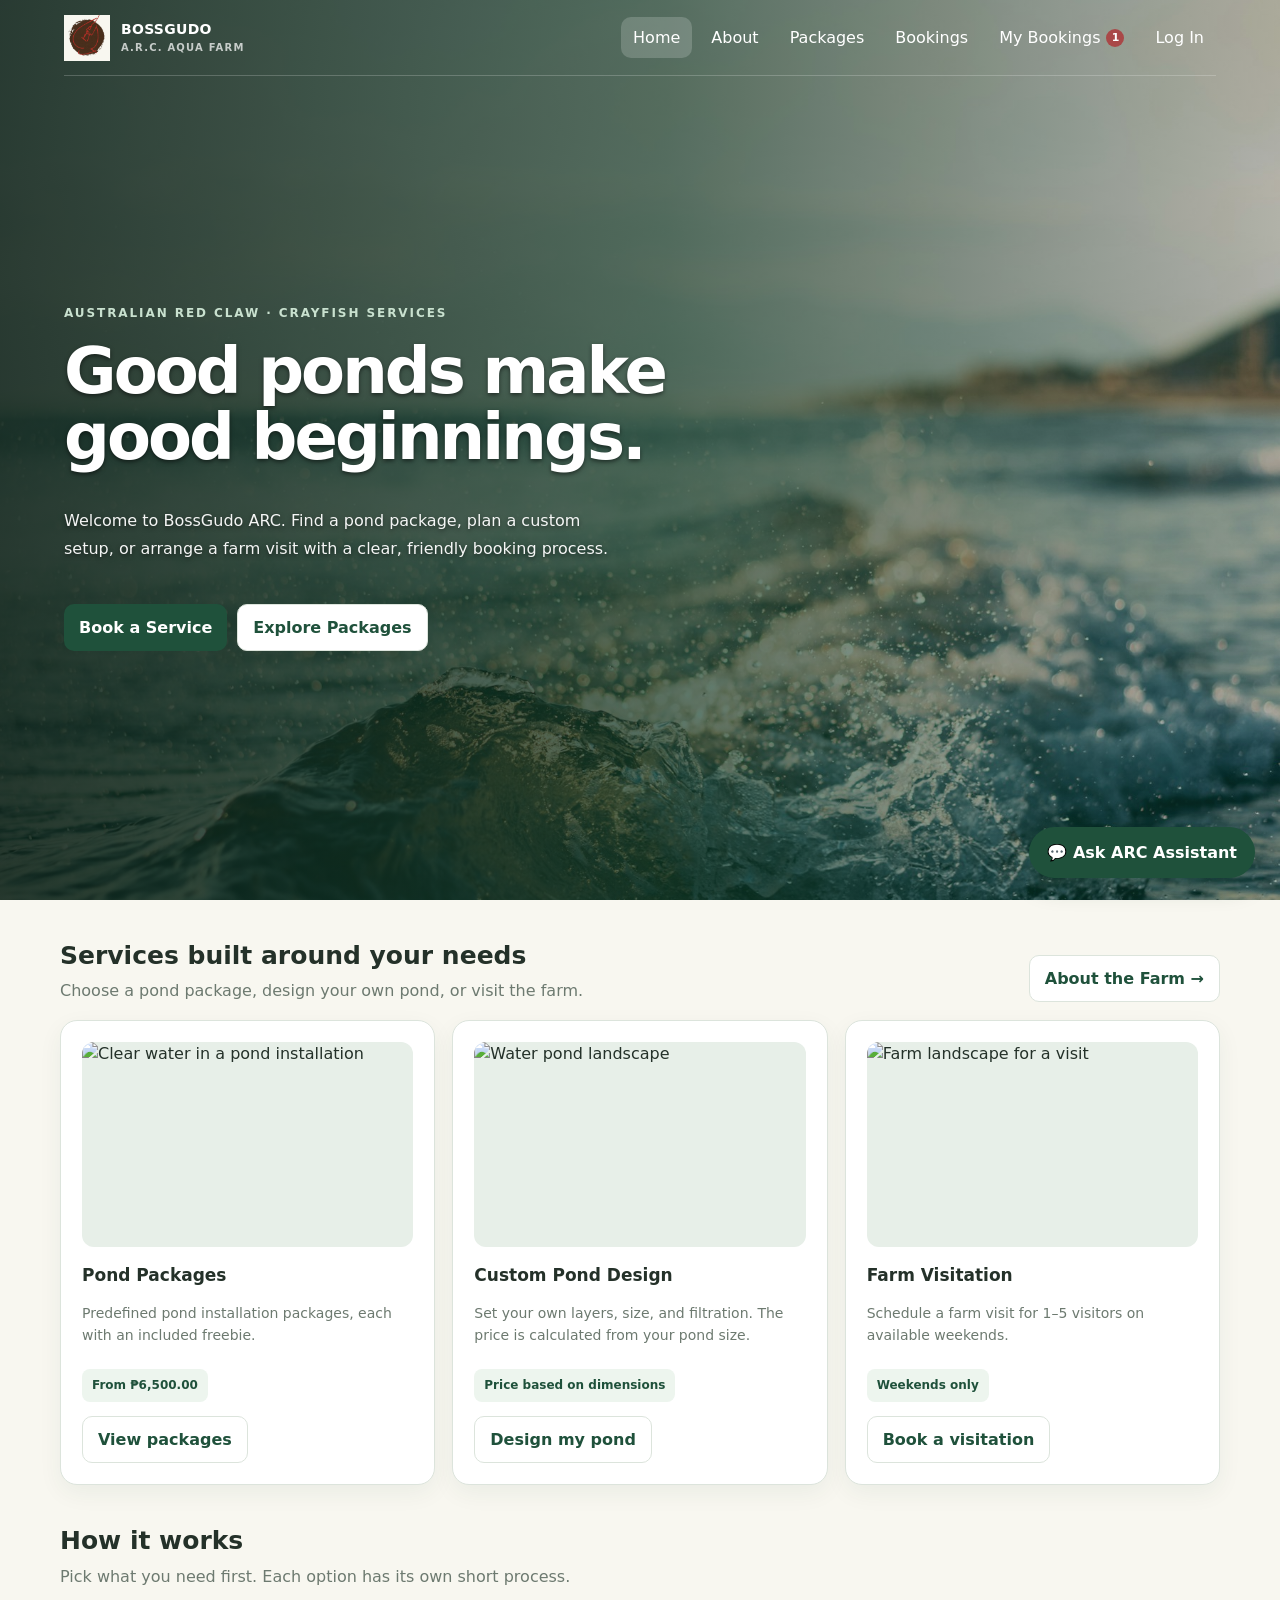
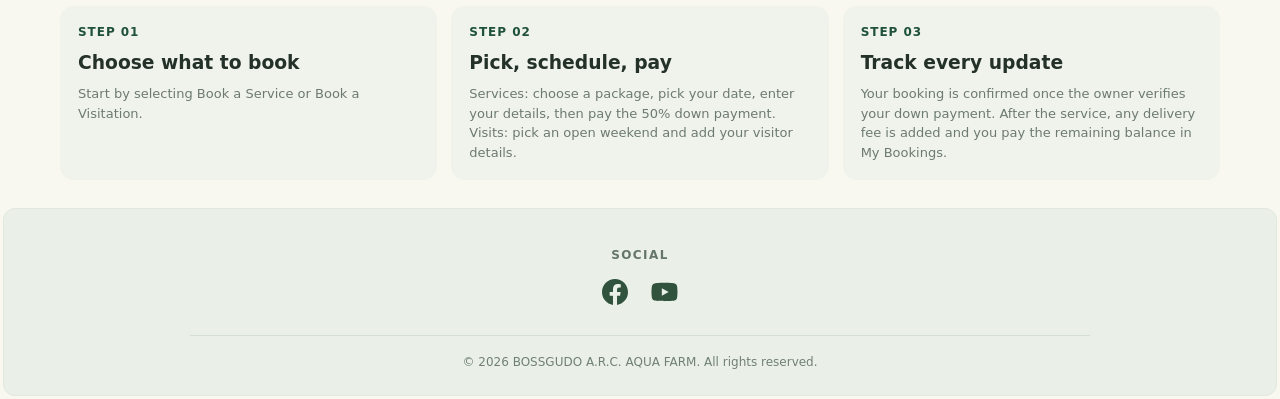
==== commit fa2392fb: "`Remove Admin from navigation and add hero section to index.html`" ====
--- a/index.html
+++ b/index.html
@@ -17,31 +17,6 @@
 
 <body data-page="home">
 
-  <header class="topbar">
-    <a href="index.html" class="brand">
-      <img
-        src="pictures/boss-gudo-logo.png"
-        alt="BOSSGUDO A.R.C. AQUA FARM logo"
-        class="brand-logo"
-      />
-
-      <span class="brand-name">
-        BOSSGUDO
-        <small>A.R.C. AQUA FARM</small>
-      </span>
-    </a>
-
-    <nav class="nav" id="mainNav" aria-label="Main navigation">
-      <a href="index.html" data-page="home" class="active">Home</a>
-      <a href="about.html" data-page="about">About</a>
-      <a href="packages.html" data-page="packages">Packages</a>
-      <a href="booking.html" data-page="booking">Bookings</a>
-      <a href="mybookings.html" data-page="mybookings">My Bookings</a>
-      <a href="login.html" data-page="login">Log In</a>
-    </nav>
-  </header>
-
-  <!-- script.js renders the existing homepage here -->
   <main id="app"></main>
 
   <div id="modalHost"></div>
--- a/style.css
+++ b/style.css
@@ -118,18 +118,6 @@
   margin: 0 auto;
   padding: 34px 24px 70px;
 }
-.hero {
-  background: linear-gradient(115deg, #173f2e, #347453);
-  color: #fff;
-  border-radius: 24px;
-  padding: 55px 48px;
-  display: grid;
-  grid-template-columns: 1.25fr 0.75fr;
-  gap: 28px;
-  align-items: center;
-  overflow: hidden;
-  position: relative;
-}
 .eyebrow {
   font-size: 12px;
   text-transform: uppercase;
@@ -137,66 +125,11 @@
   font-weight: 800;
   color: #c9e1cf;
 }
-.hero h1 {
-  font-size: clamp(30px, 4vw, 48px);
-  line-height: 1.08;
-  margin: 13px 0 17px;
-  max-width: 600px;
-}
-.hero p {
-  line-height: 1.7;
-  color: #e3eee5;
-  max-width: 560px;
-}
 .hero-actions {
   display: flex;
   gap: 10px;
   flex-wrap: wrap;
   margin-top: 25px;
-}
-.hero .secondary {
-  background: #ffffff;
-  color: var(--green);
-}
-.pond-art {
-  min-height: 220px;
-  display: grid;
-  place-items: center;
-  position: relative;
-}
-.pond-circle {
-  width: 220px;
-  height: 220px;
-  border-radius: 50%;
-  background: radial-gradient(
-    circle at 35% 30%,
-    #a4c6a7,
-    #5b916b 45%,
-    #174b37 75%
-  );
-  border: 12px solid #e2ebdc;
-  box-shadow: 0 18px 40px #09271966;
-  display: grid;
-  place-items: center;
-  font-size: 90px;
-}
-.float-tag {
-  position: absolute;
-  background: #fff;
-  color: var(--green);
-  padding: 11px 14px;
-  border-radius: 12px;
-  box-shadow: 0 8px 24px #09271930;
-  font-weight: 750;
-  font-size: 12px;
-}
-.tag1 {
-  top: 20px;
-  right: 0;
-}
-.tag2 {
-  bottom: 16px;
-  left: 0;
 }
 .section-head {
   display: flex;
@@ -753,18 +686,6 @@
   .nav a {
     padding: 8px;
   }
-  .hero {
-    grid-template-columns: 1fr;
-    padding: 32px 24px;
-  }
-  .pond-art {
-    min-height: 160px;
-  }
-  .pond-circle {
-    width: 150px;
-    height: 150px;
-    font-size: 62px;
-  }
   .grid3,
   .steps,
   .package-grid {
@@ -863,10 +784,6 @@
   .calendar-wrap {
     grid-template-columns: minmax(0, 1fr) 220px;
   }
-  .hero {
-    padding: 40px 32px;
-    gap: 18px;
-  }
   .catalog-photo {
     max-width: 100%;
   }
@@ -892,13 +809,6 @@
     font-size: 12px;
     white-space: normal;
   }
-  .hero {
-    grid-template-columns: minmax(0, 1fr);
-    padding: 30px 22px;
-  }
-  .pond-art {
-    min-height: 150px;
-  }
   .grid3,
   .package-grid,
   .steps,
@@ -965,23 +875,6 @@
   .page-title {
     font-size: 26px;
     line-height: 1.2;
-  }
-  .hero {
-    border-radius: 17px;
-    padding: 25px 17px;
-  }
-  .hero h1 {
-    font-size: clamp(27px, 8vw, 34px);
-  }
-  .pond-circle {
-    width: 125px;
-    height: 125px;
-    font-size: 52px;
-    border-width: 8px;
-  }
-  .float-tag {
-    font-size: 10px;
-    padding: 8px 9px;
   }
   .grid3,
   .package-grid,
@@ -1684,91 +1577,6 @@
   letter-spacing: 0.12em;
 }
 
-/* One wide, photo-based hero. The existing script.js supplies its text/buttons. */
-body[data-page="home"] #app > .hero {
-  width: calc(100vw - 6px);
-  max-width: none;
-  min-height: min(680px, calc(100vh - 72px));
-  margin: 0 0 36px;
-  position: relative;
-  left: 50%;
-  transform: translateX(-50%);
-  display: flex;
-  align-items: center;
-  padding: clamp(42px, 7vw, 92px) clamp(24px, 9vw, 140px);
-  border-radius: 0;
-  background:
-    radial-gradient(circle at 82% 20%, rgba(123, 174, 133, 0.32), transparent 30%),
-    linear-gradient(115deg, #123b2b 0%, #245d40 52%, #347453 100%);
-  box-shadow: none;
-  overflow: hidden;
-}
-
-body[data-page="home"] #app > .hero > :first-child {
-  width: min(620px, 100%);
-  max-width: 620px;
-  position: relative;
-  z-index: 1;
-}
-
-/* Remove the decorative circle, emoji crayfish and floating labels. */
-body[data-page="home"] #app > .hero .pond-art,
-body[data-page="home"] #app > .hero .pond-circle,
-body[data-page="home"] #app > .hero .float-tag {
-  display: none !important;
-}
-
-body[data-page="home"] #app > .hero .eyebrow {
-  color: #e6c8a9;
-  letter-spacing: 0.14em;
-}
-
-body[data-page="home"] #app > .hero h1 {
-  max-width: 650px;
-  margin: 14px 0 18px;
-  color: #fff;
-  font-size: clamp(38px, 5vw, 62px);
-  line-height: 1.08;
-  letter-spacing: -0.035em;
-}
-
-body[data-page="home"] #app > .hero p {
-  max-width: 550px;
-  color: rgba(255, 255, 255, 0.9);
-  font-size: 15px;
-  line-height: 1.8;
-}
-
-body[data-page="home"] #app > .hero .hero-actions {
-  margin-top: 26px;
-  gap: 12px;
-}
-
-body[data-page="home"] #app > .hero .primary,
-body[data-page="home"] #app > .hero .secondary {
-  min-height: 46px;
-  padding: 12px 21px;
-  border-radius: 8px;
-  font-weight: 700;
-}
-
-body[data-page="home"] #app > .hero .primary {
-  background: #fff;
-  color: #244b34;
-}
-
-body[data-page="home"] #app > .hero .secondary {
-  background: #dce9da;
-  border-color: #dce9da;
-  color: #244b34;
-}
-
-body[data-page="home"] #app > .hero .primary:hover,
-body[data-page="home"] #app > .hero .secondary:hover {
-  background: #f0f5ed;
-  color: #173f2e;
-}
-
 /* Keep the rest of the homepage content neatly aligned below the hero. */
 body[data-page="home"] #app > .section-head,
 body[data-page="home"] #app > .grid3,
@@ -1948,11 +1756,9 @@
 @media (max-width: 800px) {
   body[data-page="home"] #app > .hero {
     width: 100%;
-    min-height: 540px;
-    padding: 54px 7%;
-    background-position: 60% center;
-    left: auto;
-    transform: none;
+    min-height: 520px;
+    padding: 48px 7% 38px;
+    background-position: 62% center;
   }
   body[data-page="home"] #app > .hero h1 {
     font-size: clamp(36px, 7vw, 48px);
@@ -1970,8 +1776,9 @@
   }
   body[data-page="home"] #app > .hero {
     min-height: 500px;
-    padding: 42px 6%;
-    background-position: 62% center;
+    padding: 38px 6% 28px;
+    border-radius: 22px;
+    background-position: 66% center;
   }
   body[data-page="home"] #app > .hero h1 {
     font-size: clamp(34px, 9vw, 42px);
@@ -1981,9 +1788,148 @@
   }
   body[data-page="home"] #app > .hero .hero-actions {
     align-items: flex-start;
+  }
+  body[data-page="home"] #app > .hero .hero-trust {
+    gap: 10px 15px;
+    margin-top: 28px;
   }
   .footer {
     gap: 22px;
     padding: 28px 20px 20px;
   }
 }
+
+/* Full-height home hero with the navigation layered over the image. */
+.inner-navbar {
+  background: #fff;
+  border-bottom: 1px solid var(--line);
+  box-shadow: 0 2px 12px rgba(24, 59, 40, 0.04);
+}
+
+.home-navbar {
+  background: transparent;
+  border-bottom: 1px solid rgba(255, 255, 255, 0.2);
+  box-shadow: none;
+}
+
+.topbar[hidden] {
+  display: none !important;
+}
+
+body[data-page="home"] main {
+  max-width: none;
+  padding: 0;
+}
+
+body[data-page="home"] #app > .hero {
+  width: 100%;
+  max-width: none;
+  min-height: 100svh;
+  margin: 0;
+  padding: 0 clamp(16px, 5vw, 72px);
+  display: flex;
+  flex-direction: column;
+  justify-content: flex-start;
+  border-radius: 0;
+  background:
+    linear-gradient(90deg, rgba(8, 31, 21, 0.86) 0%, rgba(12, 55, 35, 0.68) 52%, rgba(17, 58, 37, 0.26) 100%),
+    url("./pictures/home-hero-bg.jpg") center / cover no-repeat;
+  box-shadow: none;
+}
+
+body[data-page="home"] #app > .hero .home-navbar {
+  width: 100%;
+  height: auto;
+  min-height: 76px;
+  padding: 14px 0;
+  position: relative;
+  top: auto;
+  background: transparent;
+  border-bottom: 1px solid rgba(255, 255, 255, 0.2);
+  box-shadow: none;
+  z-index: 2;
+}
+
+body[data-page="home"] #app > .hero .brand-name,
+body[data-page="home"] #app > .hero .nav a {
+  color: #fff;
+}
+
+body[data-page="home"] #app > .hero .brand-name small {
+  color: rgba(255, 255, 255, 0.72);
+}
+
+body[data-page="home"] #app > .hero h1,
+body[data-page="home"] #app > .hero p,
+body[data-page="home"] #app > .hero .hero-trust {
+  color: #fff;
+  text-shadow: 0 2px 4px rgba(0, 0, 0, 0.5);
+}
+
+body[data-page="home"] #app > .hero h1 {
+  max-width: 660px;
+  margin: 15px 0 20px;
+  font-size: clamp(38px, 5vw, 64px);
+  line-height: 1.04;
+  letter-spacing: -0.045em;
+}
+
+body[data-page="home"] #app > .hero p {
+  max-width: 570px;
+  color: rgba(255, 255, 255, 0.95);
+  font-size: 16px;
+  line-height: 1.75;
+}
+
+body[data-page="home"] #app > .hero .hero-trust {
+  color: rgba(255, 255, 255, 0.9);
+}
+
+body[data-page="home"] #app > .hero .hero-trust strong {
+  color: #fff;
+}
+
+body[data-page="home"] #app > .hero .nav a:hover {
+  background: rgba(255, 255, 255, 0.14);
+  color: #fff;
+}
+
+body[data-page="home"] #app > .hero .nav a.active {
+  background: rgba(255, 255, 255, 0.18);
+  color: #fff;
+}
+
+body[data-page="home"] #app > .hero .hero-content {
+  width: min(1160px, 100%);
+  flex: 1;
+  display: flex;
+  flex-direction: column;
+  justify-content: center;
+  padding: 72px 0 92px;
+}
+
+@media (max-width: 800px) {
+  body[data-page="home"] #app > .hero {
+    padding: 0 16px;
+    background-position: 62% center;
+  }
+
+  body[data-page="home"] #app > .hero .home-navbar {
+    min-height: 0;
+    padding: 12px 0;
+  }
+
+  body[data-page="home"] #app > .hero .hero-content {
+    padding: 54px 0 64px;
+  }
+}
+
+@media (max-width: 540px) {
+  body[data-page="home"] #app > .hero {
+    background-position: 68% center;
+  }
+
+  body[data-page="home"] #app > .hero .hero-content {
+    padding: 42px 0 52px;
+  }
+}
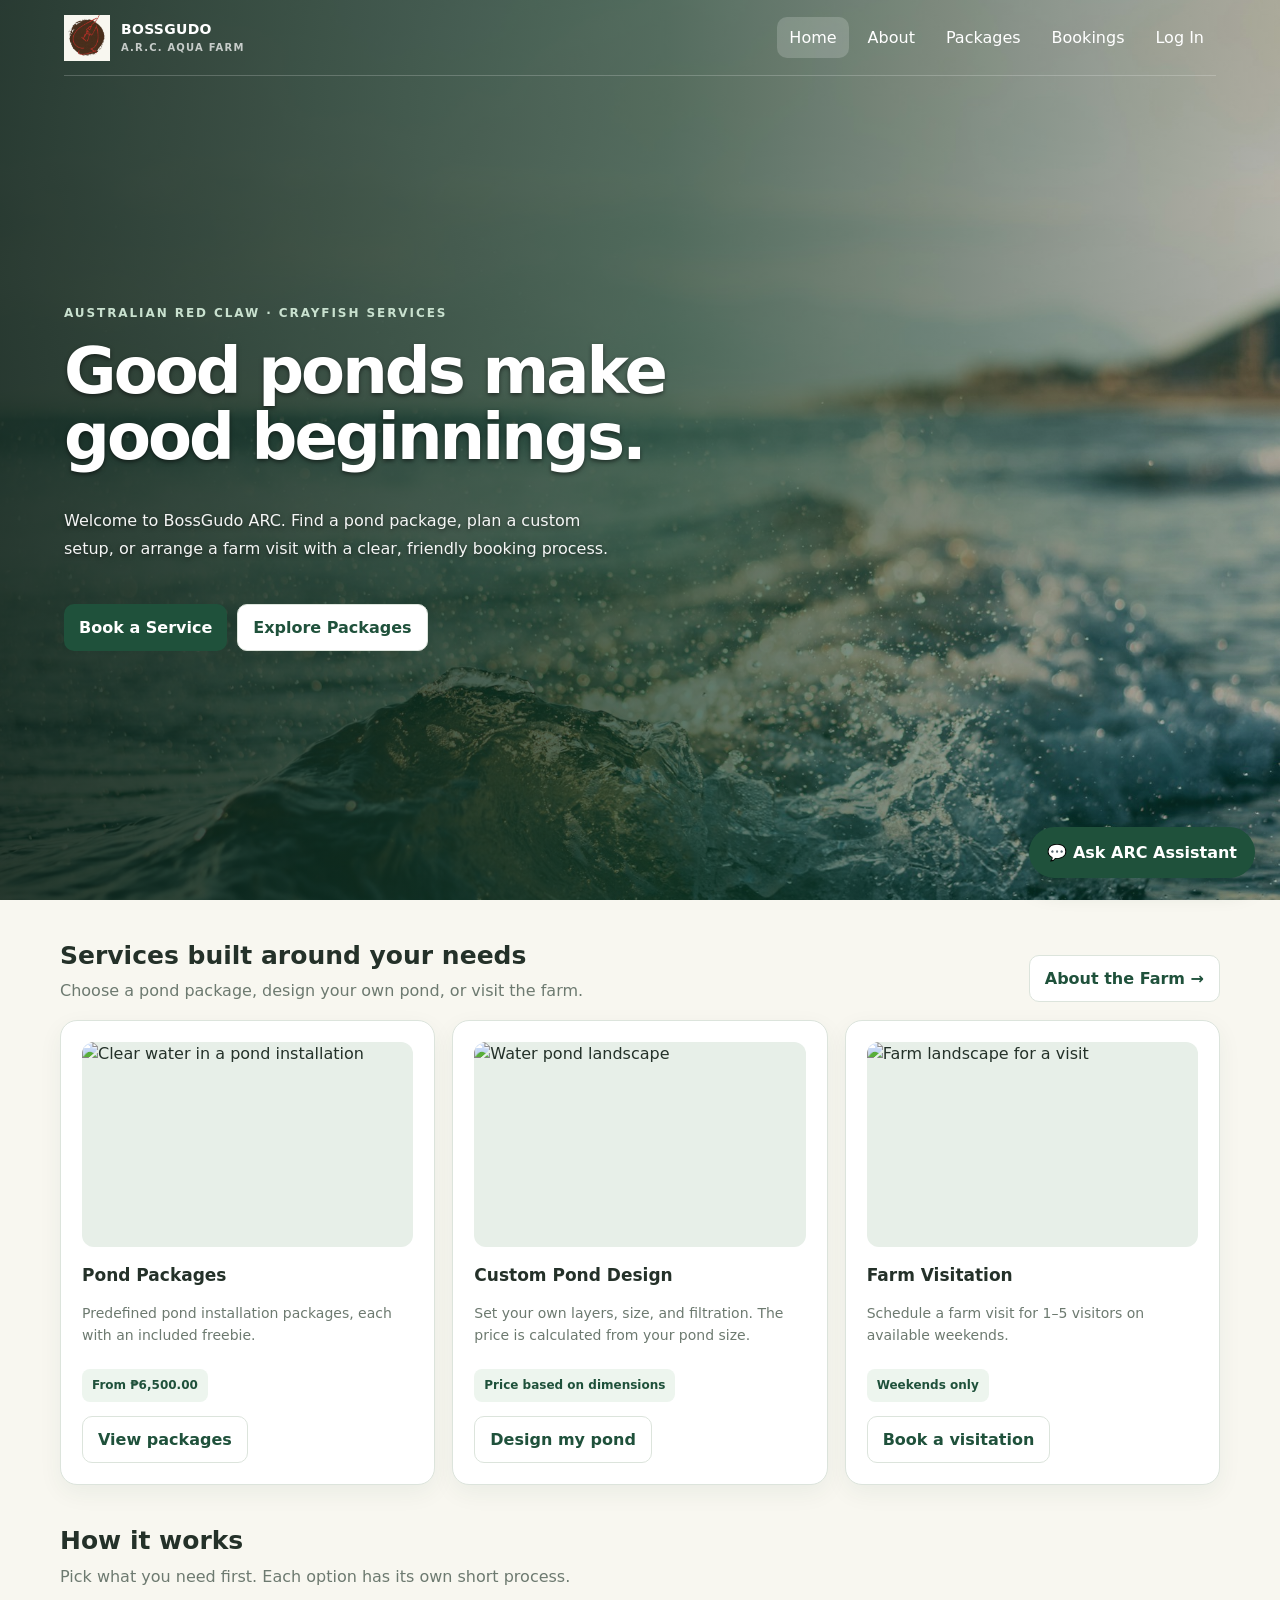
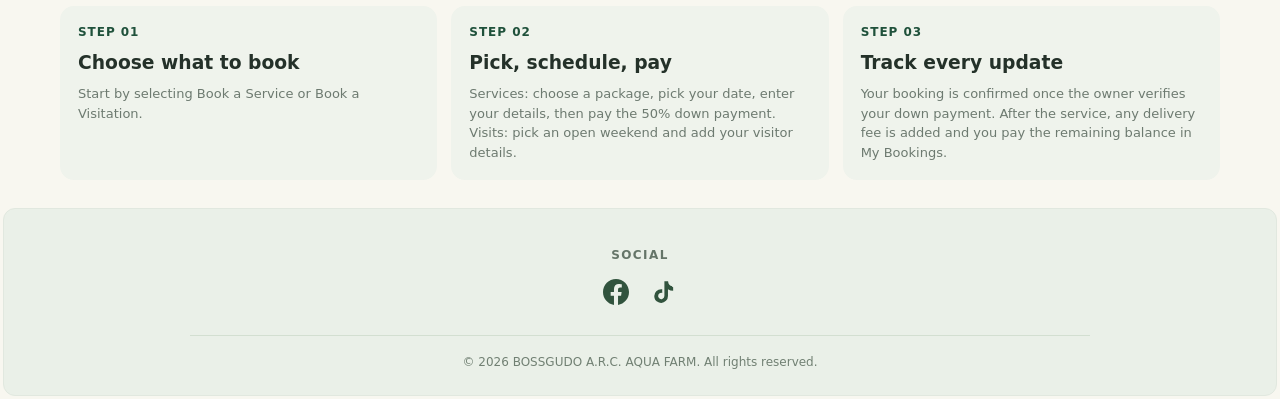
==== commit 9f10472d: "Hide My Bookings link for logged-out users" ====
--- a/index.html
+++ b/index.html
@@ -16,6 +16,87 @@
 </head>
 
 <body data-page="home">
+
+  <header class="topbar inner-navbar" hidden>
+    <a href="index.html" class="brand">
+      <img src="pictures/boss-gudo-logo.png" alt="BOSSGUDO A.R.C. AQUA FARM logo" class="brand-logo" />
+      <span class="brand-name">BOSSGUDO<small>A.R.C. AQUA FARM</small></span>
+    </a>
+    <nav class="nav" id="mainNav" aria-label="Main navigation">
+      <a href="index.html" data-page="home">Home</a>
+      <a href="about.html" data-page="about">About</a>
+      <a href="packages.html" data-page="packages">Packages</a>
+      <a href="booking.html" data-page="booking">Bookings</a>
+      <a href="mybookings.html" data-page="mybookings" style="display: none;">My Bookings</a>
+      <a href="login.html" data-page="login">Log In</a>
+    </nav>
+  </header>
+
+  <template id="homeTemplate">
+    <section class="hero">
+      <header class="topbar home-navbar">
+        <a href="index.html" class="brand">
+          <img src="pictures/boss-gudo-logo.png" alt="BOSSGUDO A.R.C. AQUA FARM logo" class="brand-logo" />
+          <span class="brand-name">BOSSGUDO<small>A.R.C. AQUA FARM</small></span>
+        </a>
+        <nav class="nav" id="heroNav" aria-label="Main navigation">
+          <a href="index.html" data-page="home" class="active">Home</a>
+          <a href="about.html" data-page="about">About</a>
+          <a href="packages.html" data-page="packages">Packages</a>
+          <a href="booking.html" data-page="booking">Bookings</a>
+          <a href="mybookings.html" data-page="mybookings" style="display: none;">My Bookings</a>
+          <a href="login.html" data-page="login">Log In</a>
+        </nav>
+      </header>
+      <div class="hero-content">
+        <div class="eyebrow">Australian Red Claw · Crayfish Services</div>
+        <h1>Good ponds make good beginnings.</h1>
+        <p>Welcome to BossGudo ARC. Find a pond package, plan a custom setup, or arrange a farm visit with a clear, friendly booking process.</p>
+        <div class="hero-actions">
+          <button class="primary" type="button" data-action="start-booking">Book a Service</button>
+          <button class="secondary" type="button" data-action="show-packages">Explore Packages</button>
+        </div>
+      </div>
+    </section>
+    <div class="section-head">
+      <div>
+        <h2>Services built around your needs</h2>
+        <p>Choose a pond package, design your own pond, or visit the farm.</p>
+      </div>
+      <button class="secondary" type="button" data-action="show-about">About the Farm →</button>
+    </div>
+    <section class="grid3">
+      <div class="card">
+        <img class="service-photo" src="https://images.unsplash.com/photo-1518837695005-2083093ee35b?auto=format&fit=crop&w=1000&q=85" alt="Clear water in a pond installation">
+        <h3>Pond Packages</h3>
+        <p>Predefined pond installation packages, each with an included freebie.</p>
+        <span class="price-note" id="homePackagePrice">Packages available</span><br>
+        <button class="secondary" type="button" data-action="show-packages">View packages</button>
+      </div>
+      <div class="card">
+        <img class="service-photo" src="https://images.unsplash.com/photo-1500375592092-40eb2168fd21?auto=format&fit=crop&w=1000&q=85" alt="Water pond landscape">
+        <h3>Custom Pond Design</h3>
+        <p>Set your own layers, size, and filtration. The price is calculated from your pond size.</p>
+        <span class="price-note">Price based on dimensions</span><br>
+        <button class="secondary" type="button" data-action="custom-pond">Design my pond</button>
+      </div>
+      <div class="card">
+        <img class="service-photo" src="https://images.unsplash.com/photo-1500382017468-9049fed747ef?auto=format&fit=crop&w=1000&q=85" alt="Farm landscape for a visit">
+        <h3>Farm Visitation</h3>
+        <p>Schedule a farm visit for 1–5 visitors on available weekends.</p>
+        <span class="price-note">Weekends only</span><br>
+        <button class="secondary" type="button" data-action="show-visit">Book a visitation</button>
+      </div>
+    </section>
+    <div class="section-head">
+      <div><h2>How it works</h2><p>Pick what you need first. Each option has its own short process.</p></div>
+    </div>
+    <section class="steps">
+      <div class="step-card"><div class="step-num">STEP 01</div><h3>Choose what to book</h3><p>Start by selecting Book a Service or Book a Visitation.</p></div>
+      <div class="step-card"><div class="step-num">STEP 02</div><h3>Pick, schedule, pay</h3><p>Services: choose a package, pick your date, enter your details, then pay the 50% down payment. Visits: pick an open weekend and add your visitor details.</p></div>
+      <div class="step-card"><div class="step-num">STEP 03</div><h3>Track every update</h3><p>Your booking is confirmed once the owner verifies your down payment. After the service, any delivery fee is added and you pay the remaining balance in My Bookings.</p></div>
+    </section>
+  </template>
 
   <main id="app"></main>
 
@@ -57,24 +138,24 @@
       </svg>
     </a>
 
-    <!-- YouTube -->
+    <!-- TikTok -->
     <a
-      href="https://www.youtube.com/"
+      href="https://www.tiktok.com/@jedd.angelo?is_from_webapp=1&sender_device=pc"
       target="_blank"
       rel="noopener noreferrer"
-      aria-label="Visit our YouTube channel"
-      title="YouTube"
+      aria-label="Visit our TikTok page"
+      title="TikTok"
     >
       <svg
         xmlns="http://www.w3.org/2000/svg"
-        width="29"
+        width="26"
         height="26"
         viewBox="0 0 24 24"
         fill="currentColor"
         aria-hidden="true"
       >
         <path
-          d="M23.498 6.186a3.016 3.016 0 0 0-2.122-2.136C19.505 3.52 12 3.52 12 3.52s-7.505 0-9.376.53A3.016 3.016 0 0 0 .502 6.186C0 8.063 0 12 0 12s0 3.937.502 5.814a3.016 3.016 0 0 0 2.122 2.136C4.495 20.48 12 20.48 12 20.48s7.505 0 9.376-.53a3.016 3.016 0 0 0 2.122-2.136C24 15.937 24 12 24 12s0-3.937-.502-5.814ZM9.545 15.568V8.432L15.818 12l-6.273 3.568Z"
+          d="M19.59 6.69a4.83 4.83 0 0 1-3.77-4.25V2h-3.45v13.67a2.89 2.89 0 0 1-5.2 1.74 2.89 2.89 0 0 1 2.31-4.64 2.93 2.93 0 0 1 .88.13V9.4a6.84 6.84 0 0 0-1-.05A6.33 6.33 0 0 0 3 15.68a6.33 6.33 0 0 0 10.81 4.48 6.37 6.37 0 0 0 1.86-4.57v-6.2a8.16 8.16 0 0 0 4.77 1.52v-3.4a4.85 4.85 0 0 1-1-.34z"
         />
       </svg>
     </a>
